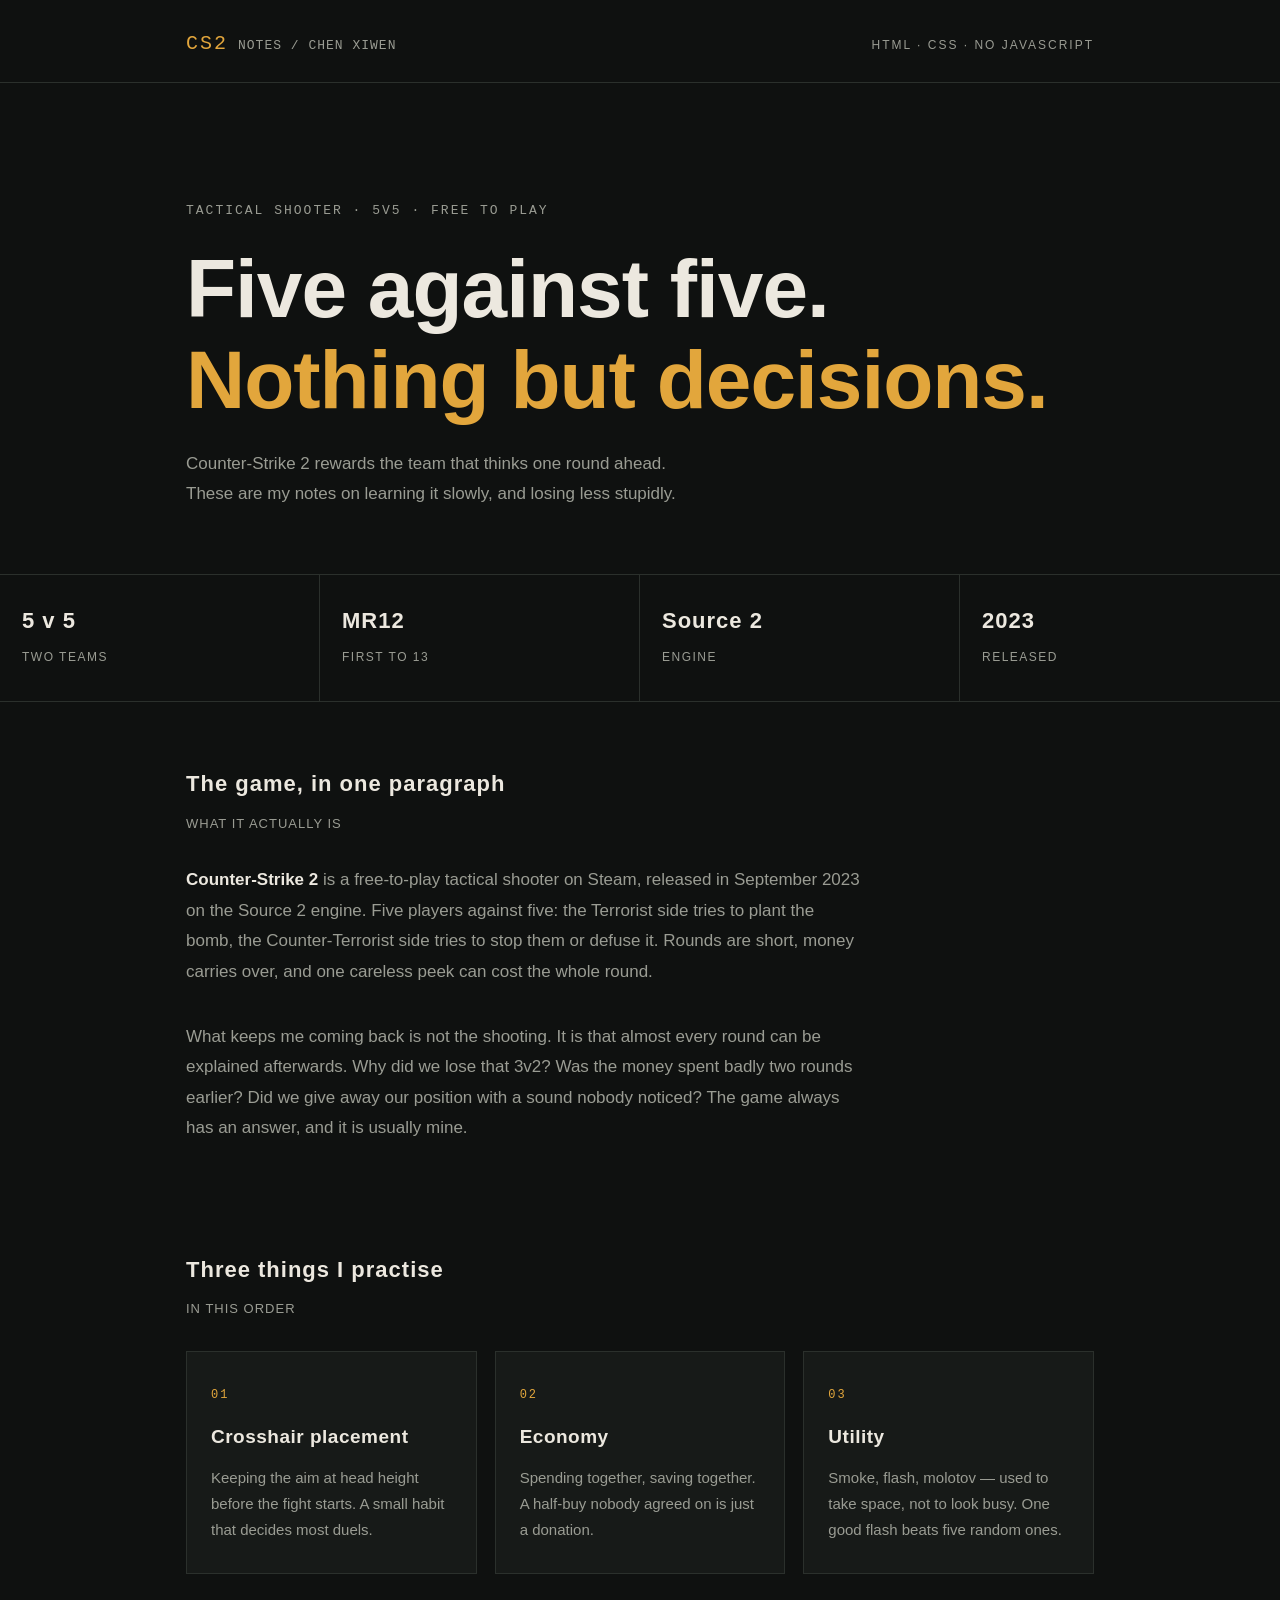
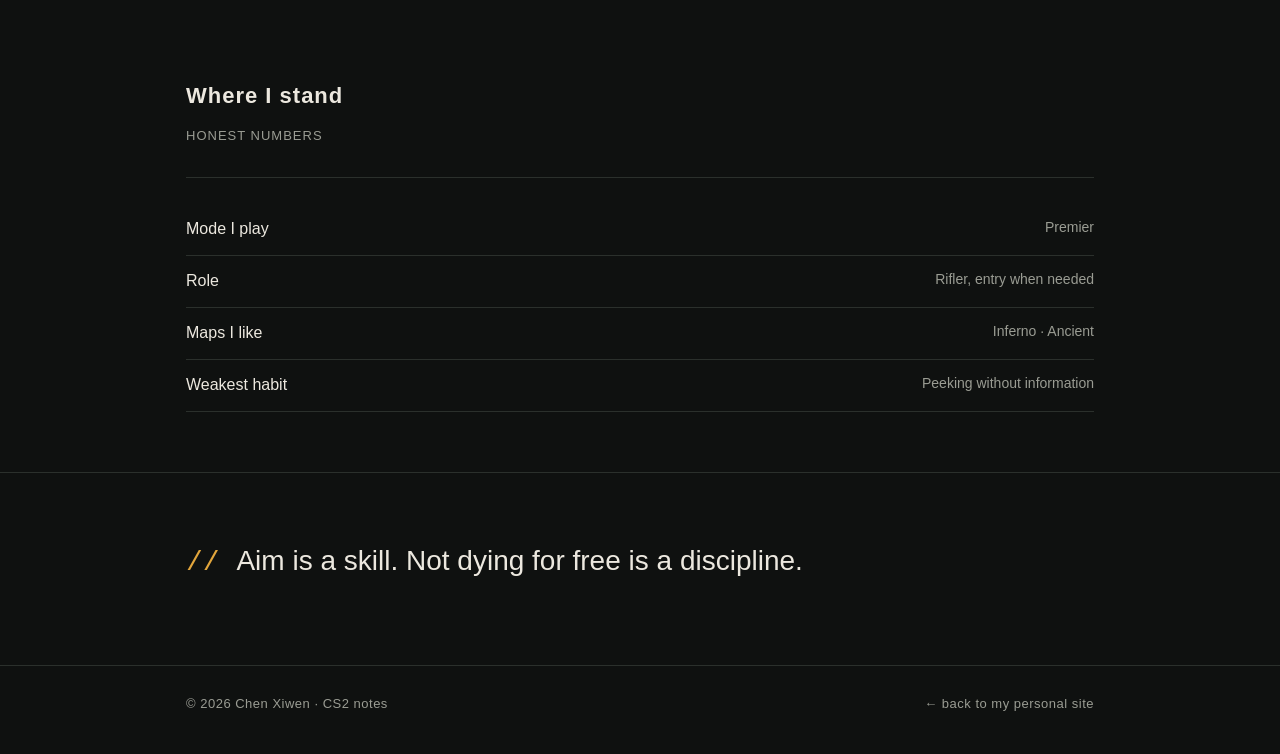
==== index.html @ 8ecb9935 "Add files via upload" ====
<!DOCTYPE html>
<html lang="en">
<head>
  <meta charset="UTF-8">
  <meta name="viewport" content="width=device-width, initial-scale=1.0">
  <title>Counter-Strike 2 · Notes by Chen Xiwen</title>
  <link rel="stylesheet" href="style.css">
</head>
<body>
  <header class="top">
    <div class="wrap">
      <p class="logo">CS2<span>NOTES / CHEN XIWEN</span></p>
      <p class="tag">HTML · CSS · NO JAVASCRIPT</p>
    </div>
  </header>

  <main>
    <section class="hero">
      <div class="wrap">
        <p class="kicker">TACTICAL SHOOTER · 5V5 · FREE TO PLAY</p>
        <h1>Five against five.<br><em>Nothing but decisions.</em></h1>
        <p>
          Counter-Strike 2 rewards the team that thinks one round ahead.
          These are my notes on learning it slowly, and losing less stupidly.
        </p>
      </div>
    </section>

    <div class="stats">
      <div class="stat"><b>5 v 5</b><span>Two teams</span></div>
      <div class="stat"><b>MR12</b><span>First to 13</span></div>
      <div class="stat"><b>Source 2</b><span>Engine</span></div>
      <div class="stat"><b>2023</b><span>Released</span></div>
    </div>

    <section class="section">
      <div class="wrap">
        <h2>The game, in one paragraph</h2>
        <p class="sub">WHAT IT ACTUALLY IS</p>
        <p class="lead">
          <strong>Counter-Strike 2</strong> is a free-to-play tactical shooter on Steam, released in
          September 2023 on the Source 2 engine. Five players against five: the Terrorist side tries
          to plant the bomb, the Counter-Terrorist side tries to stop them or defuse it. Rounds are
          short, money carries over, and one careless peek can cost the whole round.
        </p>
        <p class="lead">
          What keeps me coming back is not the shooting. It is that almost every round can be explained
          afterwards. Why did we lose that 3v2? Was the money spent badly two rounds earlier? Did we give
          away our position with a sound nobody noticed? The game always has an answer, and it is usually mine.
        </p>
      </div>
    </section>

    <section class="section">
      <div class="wrap">
        <h2>Three things I practise</h2>
        <p class="sub">IN THIS ORDER</p>
        <div class="cards">
          <div class="card">
            <i>01</i>
            <h3>Crosshair placement</h3>
            <p>Keeping the aim at head height before the fight starts. A small habit that decides most duels.</p>
          </div>
          <div class="card">
            <i>02</i>
            <h3>Economy</h3>
            <p>Spending together, saving together. A half-buy nobody agreed on is just a donation.</p>
          </div>
          <div class="card">
            <i>03</i>
            <h3>Utility</h3>
            <p>Smoke, flash, molotov — used to take space, not to look busy. One good flash beats five random ones.</p>
          </div>
        </div>
      </div>
    </section>

    <section class="section">
      <div class="wrap">
        <h2>Where I stand</h2>
        <p class="sub">HONEST NUMBERS</p>
        <div class="list-block">
          <ul>
            <li>Mode I play <span>Premier</span></li>
            <li>Role <span>Rifler, entry when needed</span></li>
            <li>Maps I like <span>Inferno · Ancient</span></li>
            <li>Weakest habit <span>Peeking without information</span></li>
          </ul>
        </div>
      </div>
    </section>

    <section class="quote">
      <div class="wrap">
        <p>Aim is a skill. Not dying for free is a discipline.</p>
      </div>
    </section>
  </main>

  <footer>
    <div class="wrap">
      <span>© 2026 Chen Xiwen · CS2 notes</span>
      <a href="https://chenceven.github.io/">← back to my personal site</a>
    </div>
  </footer>
</body>
</html>
---- style.css ----
/* ===== CS2 站点样式：深色、克制、无 JS ===== */
:root {
  --bg: #0f1110;
  --bg-soft: #171a18;
  --line: #2b302c;
  --text: #ece8df;
  --muted: #9a9c93;
  --amber: #e2a63c;
  --green: #79b48a;
}

* {
  margin: 0;
  padding: 0;
  box-sizing: border-box;
}

body {
  background: var(--bg);
  color: var(--text);
  font-family: -apple-system, "Segoe UI", "PingFang SC", "Microsoft YaHei", sans-serif;
  font-size: 17px;
  line-height: 1.8;
  -webkit-font-smoothing: antialiased;
}

a {
  color: inherit;
  text-decoration: none;
}

.wrap {
  max-width: 960px;
  margin: 0 auto;
  padding: 0 26px;
}

/* 页头 */
.top {
  border-bottom: 1px solid var(--line);
}

.top .wrap {
  display: flex;
  align-items: baseline;
  justify-content: space-between;
  gap: 16px;
  padding-top: 26px;
  padding-bottom: 20px;
}

.logo {
  font-family: "SFMono-Regular", Consolas, "Courier New", monospace;
  font-size: 20px;
  letter-spacing: 2px;
  color: var(--amber);
}

.logo span {
  color: var(--muted);
  font-size: 13px;
  letter-spacing: 1px;
  margin-left: 10px;
}

.top .tag {
  font-size: 12px;
  letter-spacing: 2px;
  color: var(--muted);
}

/* 主视觉 */
.hero {
  padding: 92px 0 64px;
  border-bottom: 1px solid var(--line);
}

.kicker {
  font-family: Consolas, "Courier New", monospace;
  font-size: 13px;
  letter-spacing: 2px;
  color: var(--green);
}

.hero h1 {
  margin-top: 22px;
  font-size: clamp(42px, 8vw, 82px);
  line-height: 1.1;
  letter-spacing: -1px;
  font-weight: 800;
}

.hero h1 em {
  font-style: normal;
  color: var(--amber);
}

.hero p {
  margin-top: 24px;
  max-width: 30em;
  color: var(--muted);
}

/* 数据条 */
.stats {
  display: grid;
  grid-template-columns: repeat(4, 1fr);
  border-bottom: 1px solid var(--line);
}

.stat {
  padding: 26px 22px 30px;
  border-right: 1px solid var(--line);
}

.stat:last-child {
  border-right: none;
}

.stat b {
  display: block;
  font-size: 22px;
  letter-spacing: 1px;
  color: var(--text);
}

.stat span {
  font-size: 12px;
  letter-spacing: 1.5px;
  color: var(--muted);
  text-transform: uppercase;
}

/* 章节 */
.section {
  padding: 62px 0 10px;
}

.section h2 {
  font-size: 22px;
  letter-spacing: 1px;
  margin-bottom: 8px;
}

.section .sub {
  font-size: 13px;
  color: var(--muted);
  letter-spacing: 1px;
  margin-bottom: 30px;
}

.lead {
  color: var(--muted);
  max-width: 40em;
  margin-bottom: 34px;
}

.lead strong {
  color: var(--text);
}

/* 卡片 */
.cards {
  display: grid;
  grid-template-columns: repeat(3, 1fr);
  gap: 18px;
  margin-bottom: 30px;
}

.card {
  background: var(--bg-soft);
  border: 1px solid var(--line);
  padding: 26px 24px 30px;
}

.card i {
  font-family: Consolas, monospace;
  font-style: normal;
  font-size: 12px;
  letter-spacing: 2px;
  color: var(--amber);
}

.card h3 {
  font-size: 19px;
  margin: 12px 0 10px;
  letter-spacing: 0.5px;
}

.card p {
  font-size: 15px;
  color: var(--muted);
  line-height: 1.75;
}

/* 列表段 */
.list-block {
  border-top: 1px solid var(--line);
  padding-top: 26px;
}

.list-block ul {
  list-style: none;
  font-size: 16px;
}

.list-block li {
  padding: 11px 0;
  border-bottom: 1px solid var(--line);
  display: flex;
  justify-content: space-between;
  gap: 18px;
}

.list-block li span {
  color: var(--muted);
  font-size: 14px;
}

/* 引用 */
.quote {
  padding: 66px 0 80px;
  border-top: 1px solid var(--line);
  margin-top: 50px;
}

.quote p {
  font-size: clamp(20px, 3vw, 28px);
  line-height: 1.6;
  max-width: 26em;
}

.quote p::before {
  content: "// ";
  color: var(--amber);
  font-family: Consolas, monospace;
}

/* 页脚 */
footer {
  border-top: 1px solid var(--line);
  padding: 26px 0 40px;
  font-size: 13px;
  color: var(--muted);
  letter-spacing: 0.5px;
}

footer .wrap {
  display: flex;
  justify-content: space-between;
  flex-wrap: wrap;
  gap: 10px;
}

footer a:hover {
  color: var(--amber);
}

/* 响应式 */
@media (max-width: 760px) {
  .cards {
    grid-template-columns: 1fr;
  }

  .stats {
    grid-template-columns: repeat(2, 1fr);
  }

  .stat {
    border-bottom: 1px solid var(--line);
  }

  .hero {
    padding: 64px 0 48px;
  }

  .top .tag {
    display: none;
  }
}
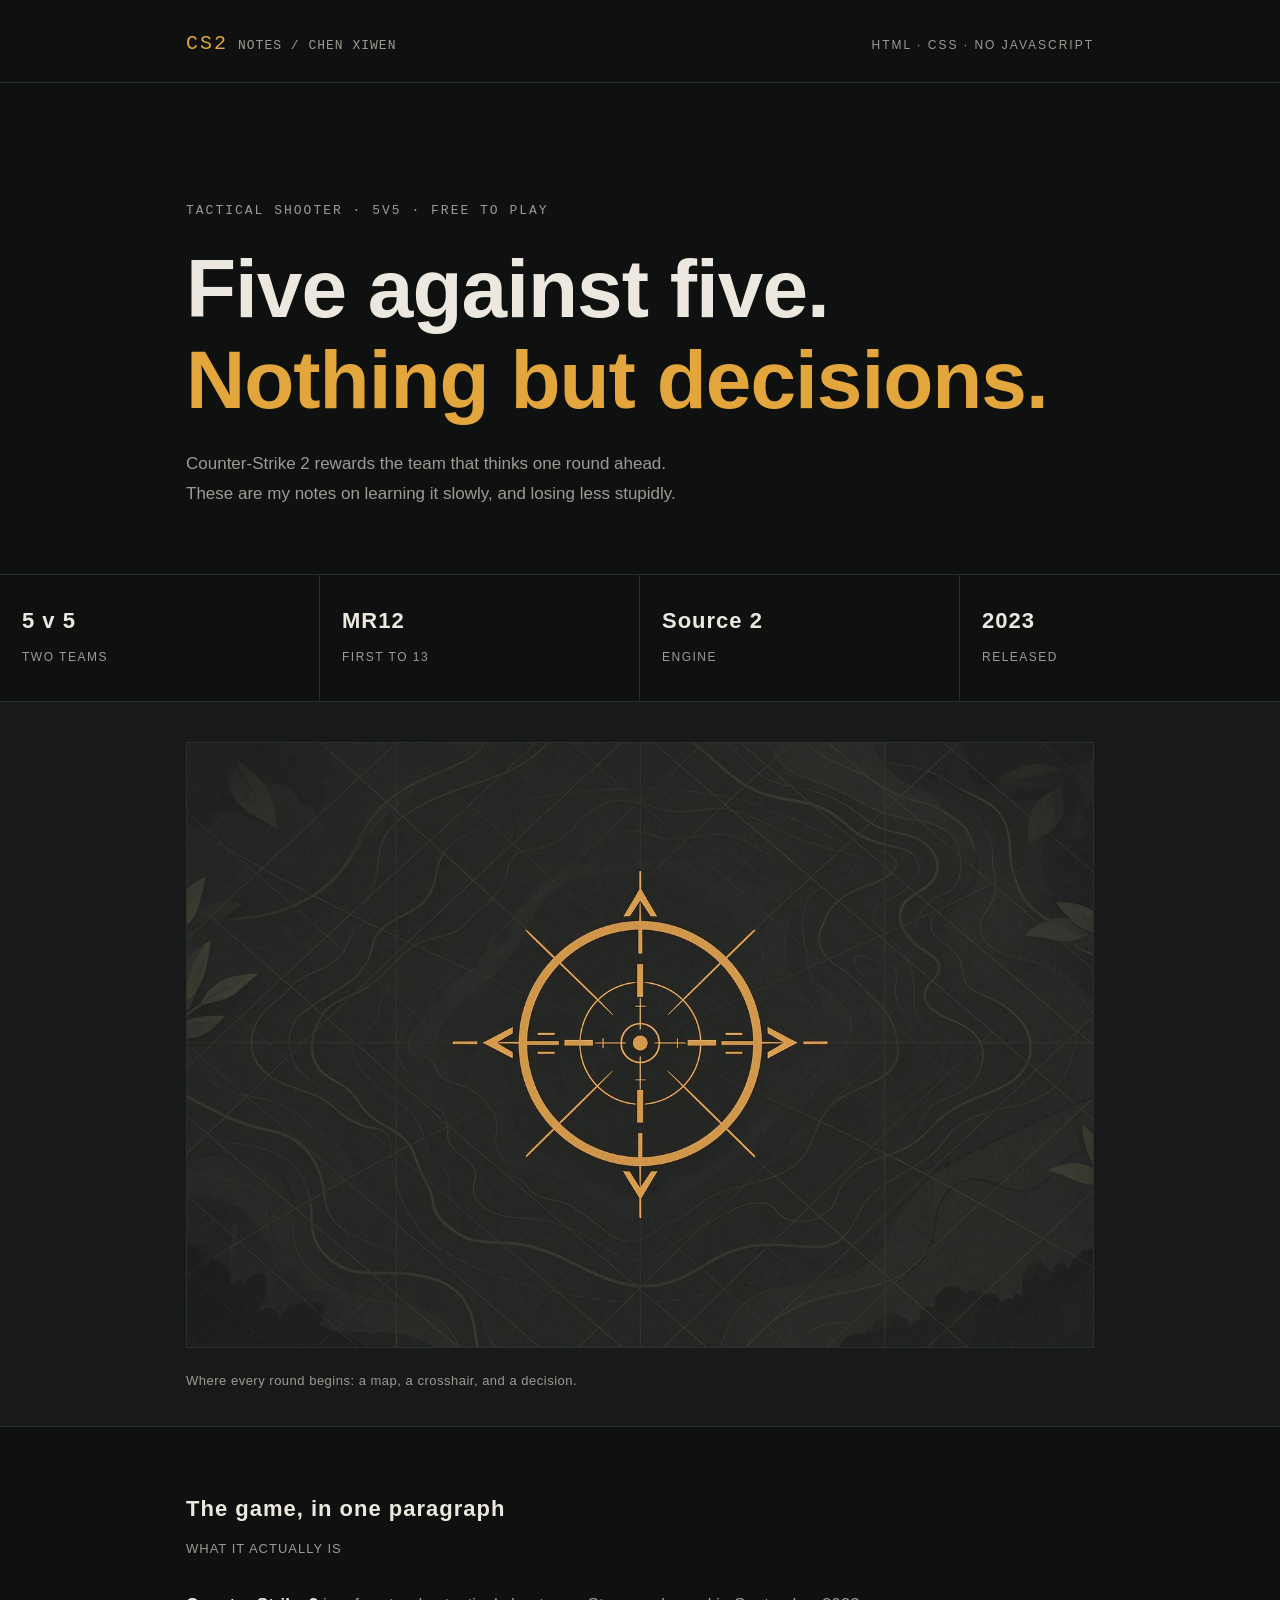
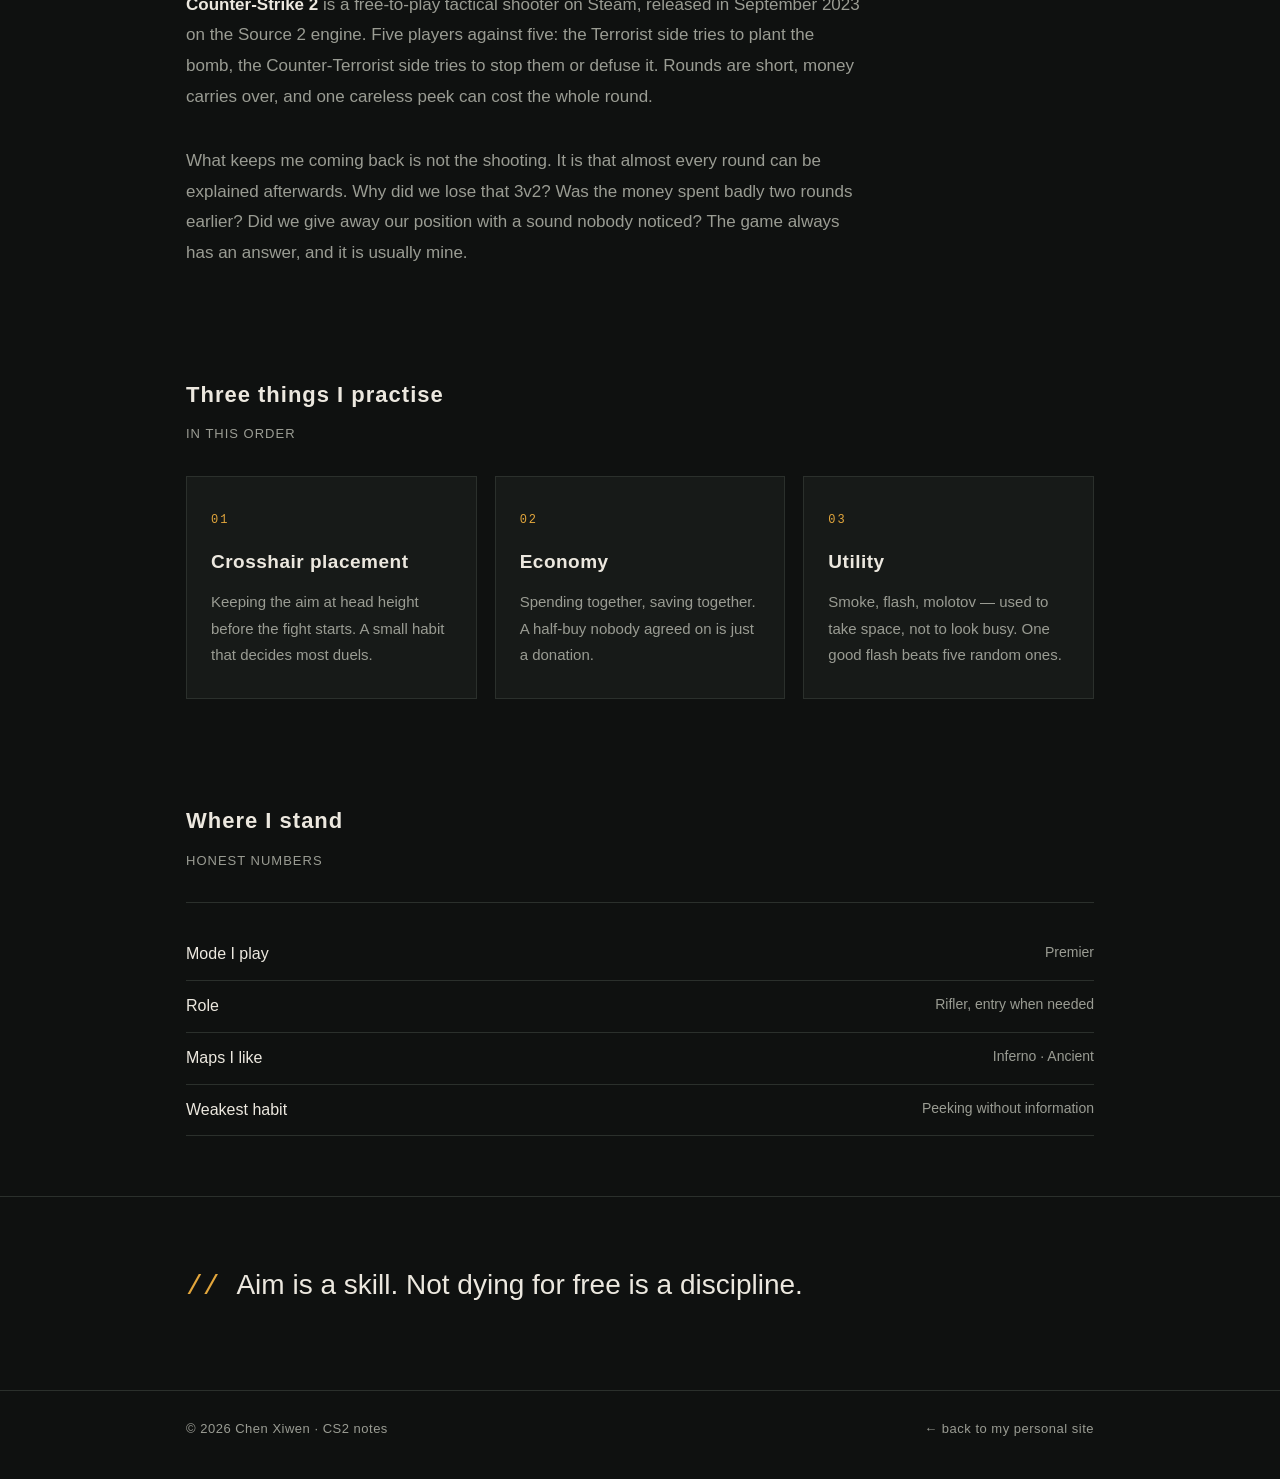
==== commit f37414d5: "Add files via upload" ====
--- a/index.html
+++ b/index.html
@@ -3,6 +3,7 @@
 <head>
   <meta charset="UTF-8">
   <meta name="viewport" content="width=device-width, initial-scale=1.0">
+  <meta name="description" content="Counter-Strike 2 notes by Chen Xiwen: what the game is, three skills being practised (crosshair placement, economy, utility) and an honest look at where he stands.">
   <title>Counter-Strike 2 · Notes by Chen Xiwen</title>
   <link rel="stylesheet" href="style.css">
 </head>
@@ -32,6 +33,13 @@
       <div class="stat"><b>Source 2</b><span>Engine</span></div>
       <div class="stat"><b>2023</b><span>Released</span></div>
     </div>
+
+    <figure class="media">
+      <div class="wrap">
+        <img src="tactical.jpg" alt="A dark illustration of a tactical map grid with a single amber crosshair drawn in the centre">
+        <figcaption>Where every round begins: a map, a crosshair, and a decision.</figcaption>
+      </div>
+    </figure>
 
     <section class="section">
       <div class="wrap">
--- a/style.css
+++ b/style.css
@@ -278,3 +278,53 @@
     display: none;
   }
 }
+
+/* ===== 图片与无障碍 ===== */
+.skip {
+  position: absolute;
+  left: -9999px;
+  top: 0;
+  padding: 10px 18px;
+  background: var(--amber);
+  color: var(--bg);
+  font-size: 14px;
+  z-index: 20;
+}
+
+.skip:focus {
+  left: 16px;
+  top: 16px;
+}
+
+a:focus-visible,
+button:focus-visible,
+input:focus-visible {
+  outline: 2px solid var(--amber);
+  outline-offset: 3px;
+}
+
+.media {
+  margin: 0;
+  border-bottom: 1px solid var(--line);
+  background: var(--bg-soft);
+}
+
+.media img {
+  width: 100%;
+  height: auto;
+  border: 1px solid var(--line);
+  margin-top: 40px;
+}
+
+.media figcaption {
+  padding: 10px 0 34px;
+  font-size: 13px;
+  letter-spacing: 0.5px;
+  color: var(--muted);
+}
+
+@media (max-width: 760px) {
+  .media img {
+    margin-top: 26px;
+  }
+}
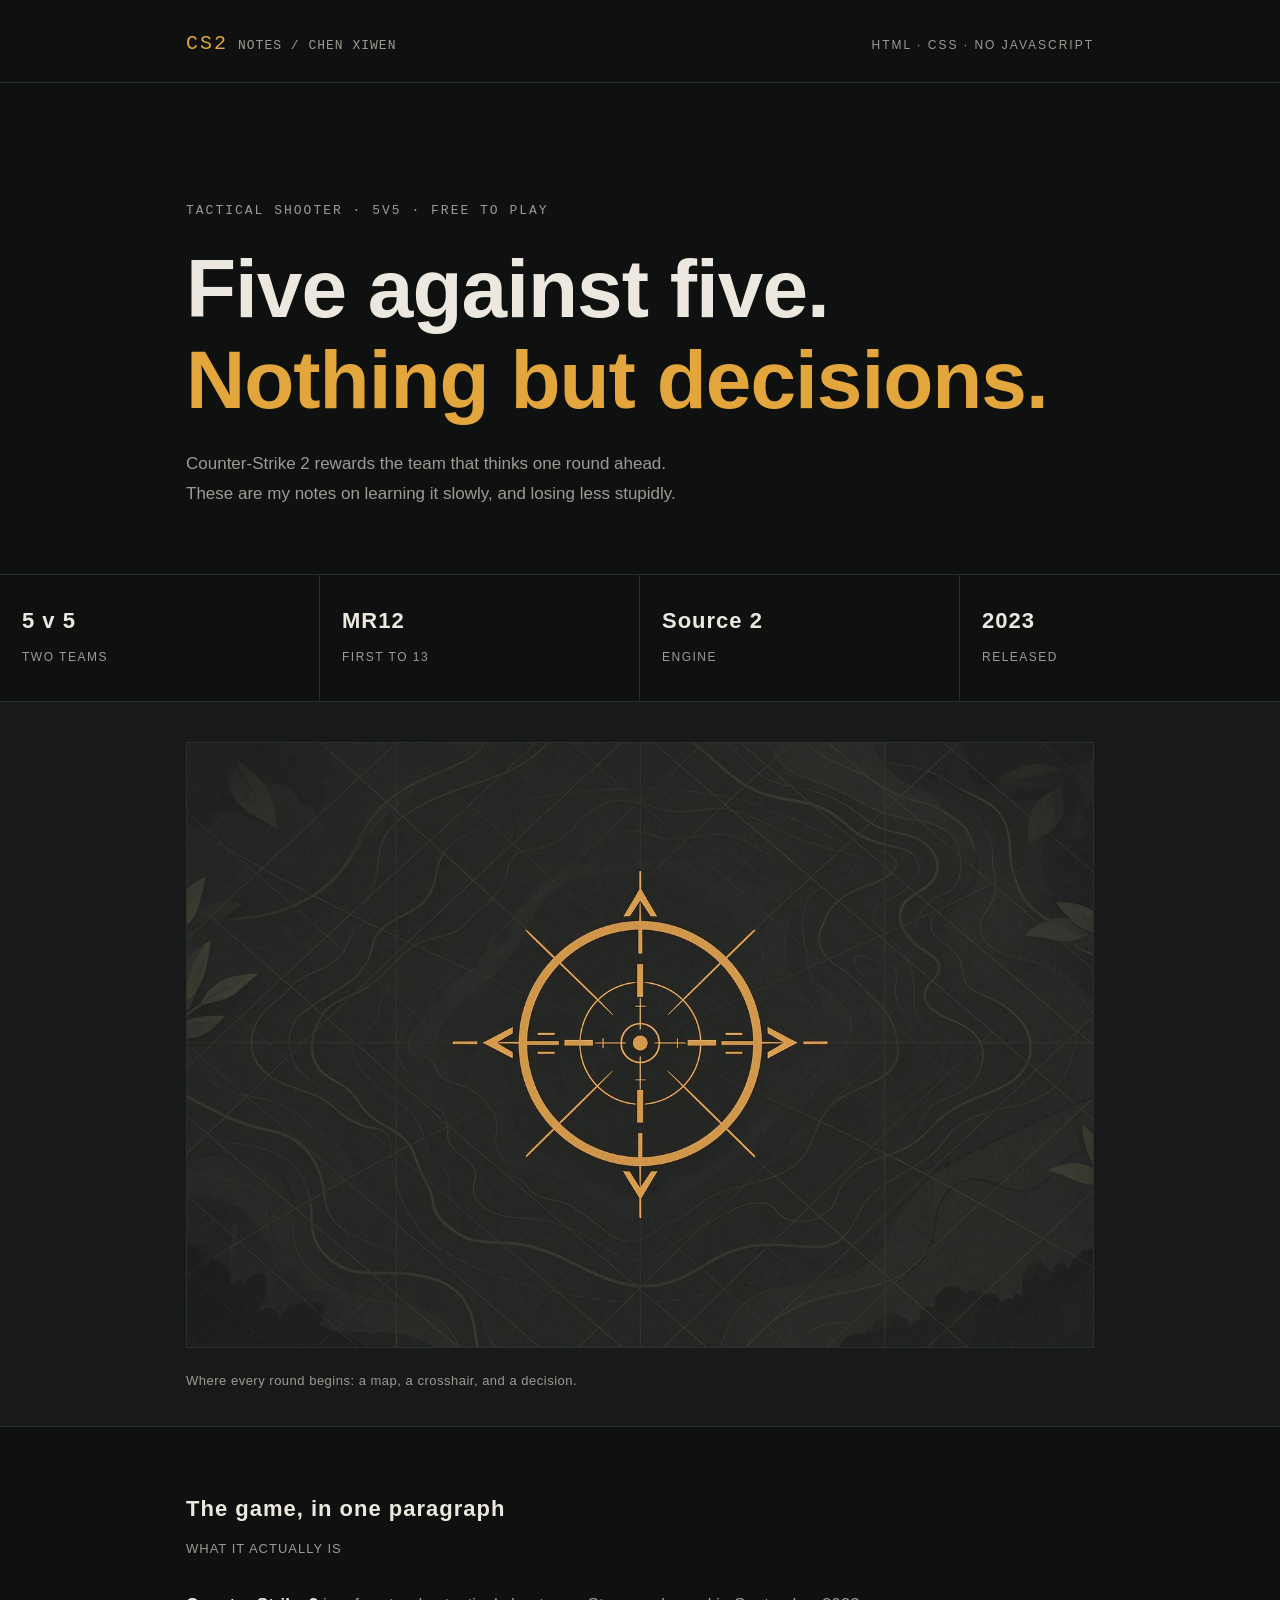
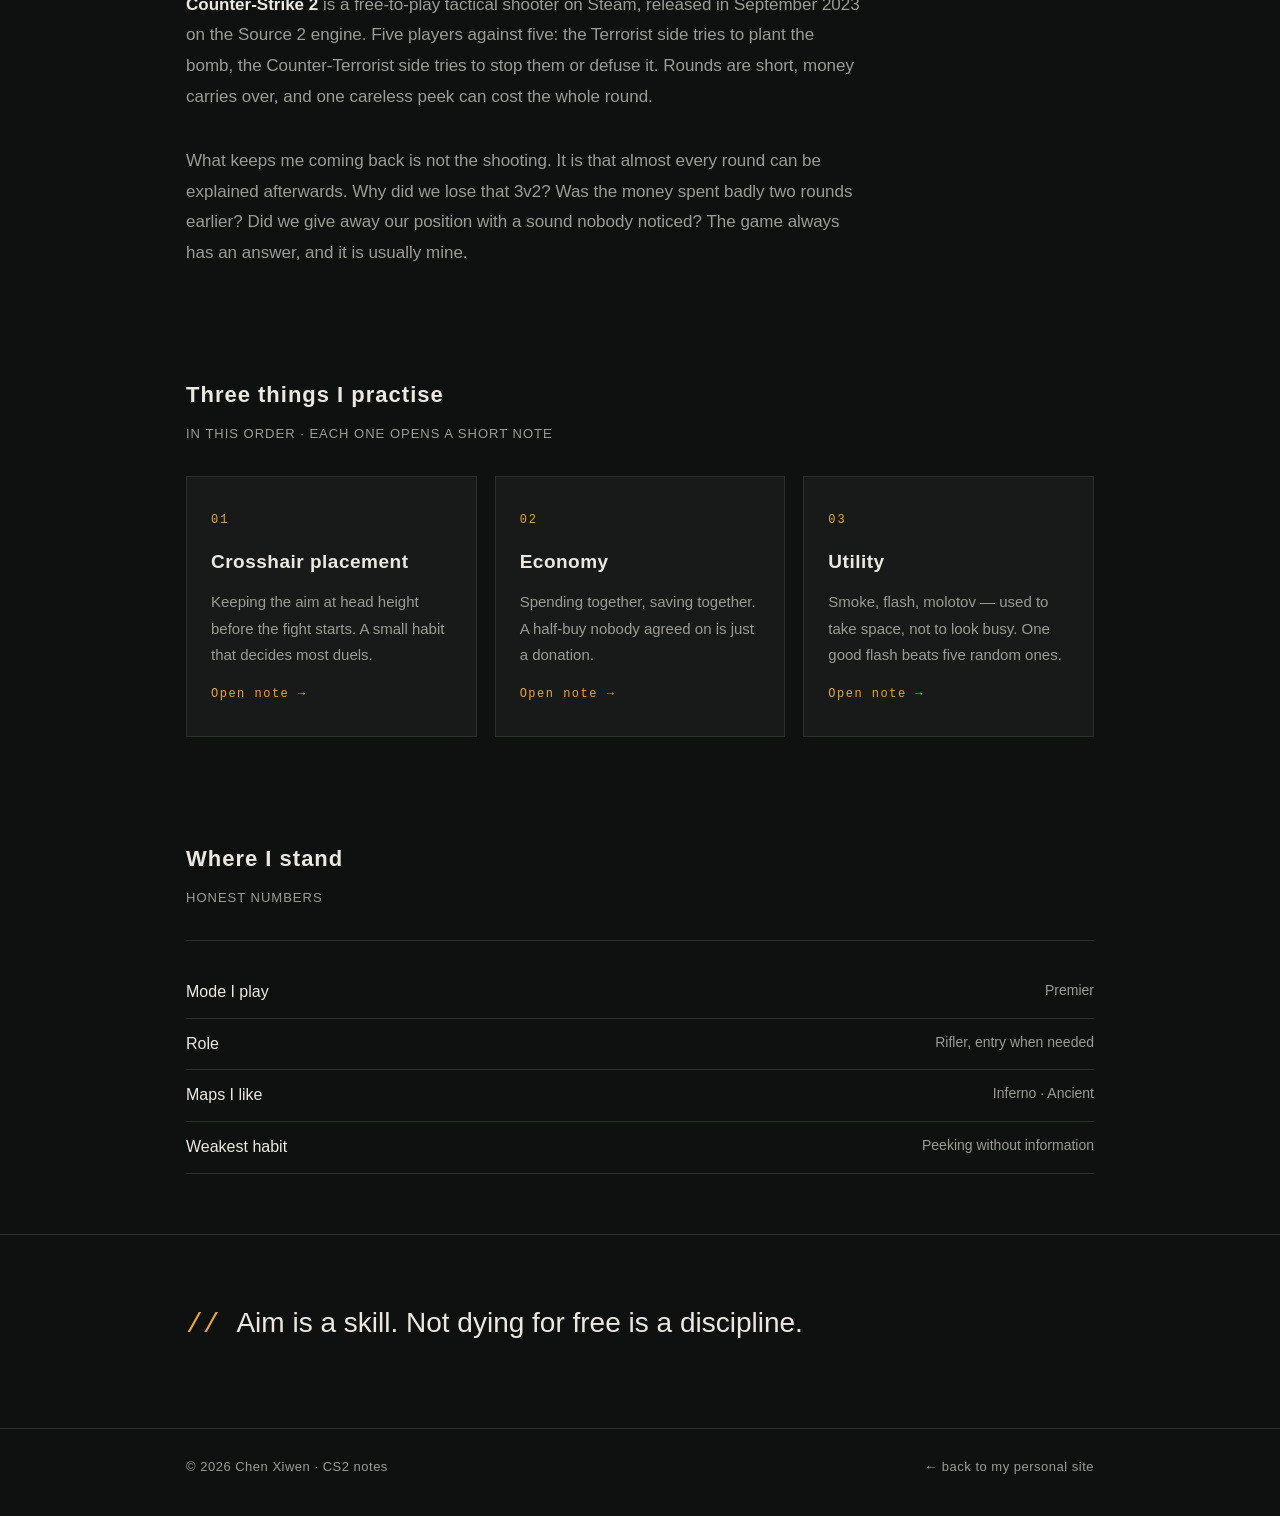
==== commit 3f22cde0: "Add files via upload" ====
--- a/index.html
+++ b/index.html
@@ -8,6 +8,8 @@
   <link rel="stylesheet" href="style.css">
 </head>
 <body>
+  <a class="skip" href="#main">Skip to content</a>
+
   <header class="top">
     <div class="wrap">
       <p class="logo">CS2<span>NOTES / CHEN XIWEN</span></p>
@@ -15,7 +17,7 @@
     </div>
   </header>
 
-  <main>
+  <main id="main">
     <section class="hero">
       <div class="wrap">
         <p class="kicker">TACTICAL SHOOTER · 5V5 · FREE TO PLAY</p>
@@ -62,23 +64,26 @@
     <section class="section">
       <div class="wrap">
         <h2>Three things I practise</h2>
-        <p class="sub">IN THIS ORDER</p>
+        <p class="sub">IN THIS ORDER · EACH ONE OPENS A SHORT NOTE</p>
         <div class="cards">
-          <div class="card">
+          <a class="card" href="crosshair.html">
             <i>01</i>
             <h3>Crosshair placement</h3>
             <p>Keeping the aim at head height before the fight starts. A small habit that decides most duels.</p>
-          </div>
-          <div class="card">
+            <span class="more">Open note →</span>
+          </a>
+          <a class="card" href="economy.html">
             <i>02</i>
             <h3>Economy</h3>
             <p>Spending together, saving together. A half-buy nobody agreed on is just a donation.</p>
-          </div>
-          <div class="card">
+            <span class="more">Open note →</span>
+          </a>
+          <a class="card" href="utility.html">
             <i>03</i>
             <h3>Utility</h3>
             <p>Smoke, flash, molotov — used to take space, not to look busy. One good flash beats five random ones.</p>
-          </div>
+            <span class="more">Open note →</span>
+          </a>
         </div>
       </div>
     </section>
--- a/style.css
+++ b/style.css
@@ -328,3 +328,66 @@
     margin-top: 26px;
   }
 }
+
+/* ===== 子页面：练习笔记 ===== */
+.crumbs {
+  border-bottom: 1px solid var(--line);
+}
+
+.crumbs .wrap {
+  display: flex;
+  justify-content: space-between;
+  flex-wrap: wrap;
+  gap: 12px;
+  padding-top: 16px;
+  padding-bottom: 16px;
+  font-size: 13px;
+  letter-spacing: 1px;
+  color: var(--muted);
+}
+
+.crumbs a {
+  color: var(--amber);
+}
+
+.crumbs a:hover {
+  text-decoration: underline;
+  text-underline-offset: 4px;
+}
+
+.hero.small {
+  padding: 64px 0 48px;
+}
+
+.hero.small h1 {
+  font-size: clamp(34px, 6vw, 60px);
+}
+
+.hero.small p {
+  margin-top: 18px;
+}
+
+/* 卡片现在整块可点 */
+.card {
+  transition: border-color 0.2s ease, background 0.2s ease;
+}
+
+.card:hover {
+  border-color: var(--amber);
+  background: #1c2020;
+}
+
+.card .more {
+  display: block;
+  margin-top: 16px;
+  font-family: Consolas, "Courier New", monospace;
+  font-size: 12px;
+  letter-spacing: 1.5px;
+  color: var(--amber);
+}
+
+a:focus-visible .card,
+.card:focus-visible {
+  outline: 2px solid var(--amber);
+  outline-offset: 3px;
+}
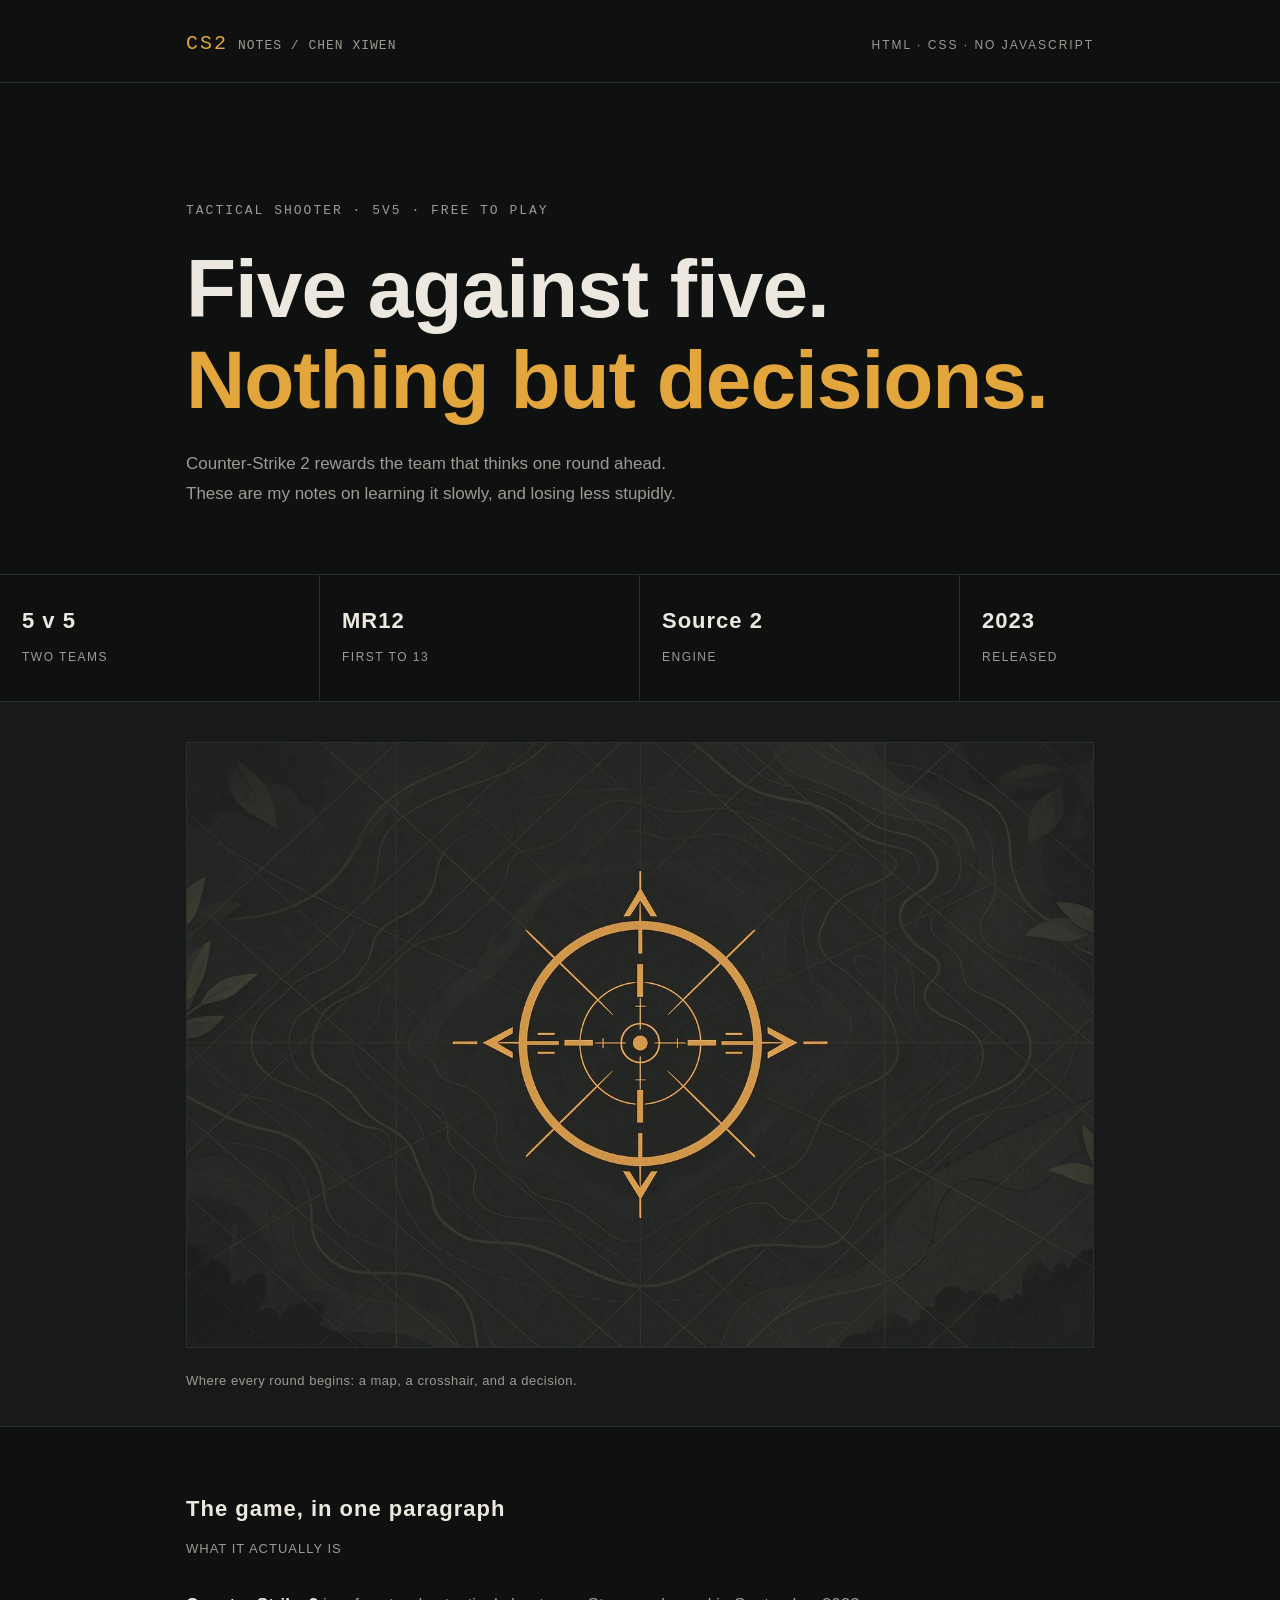
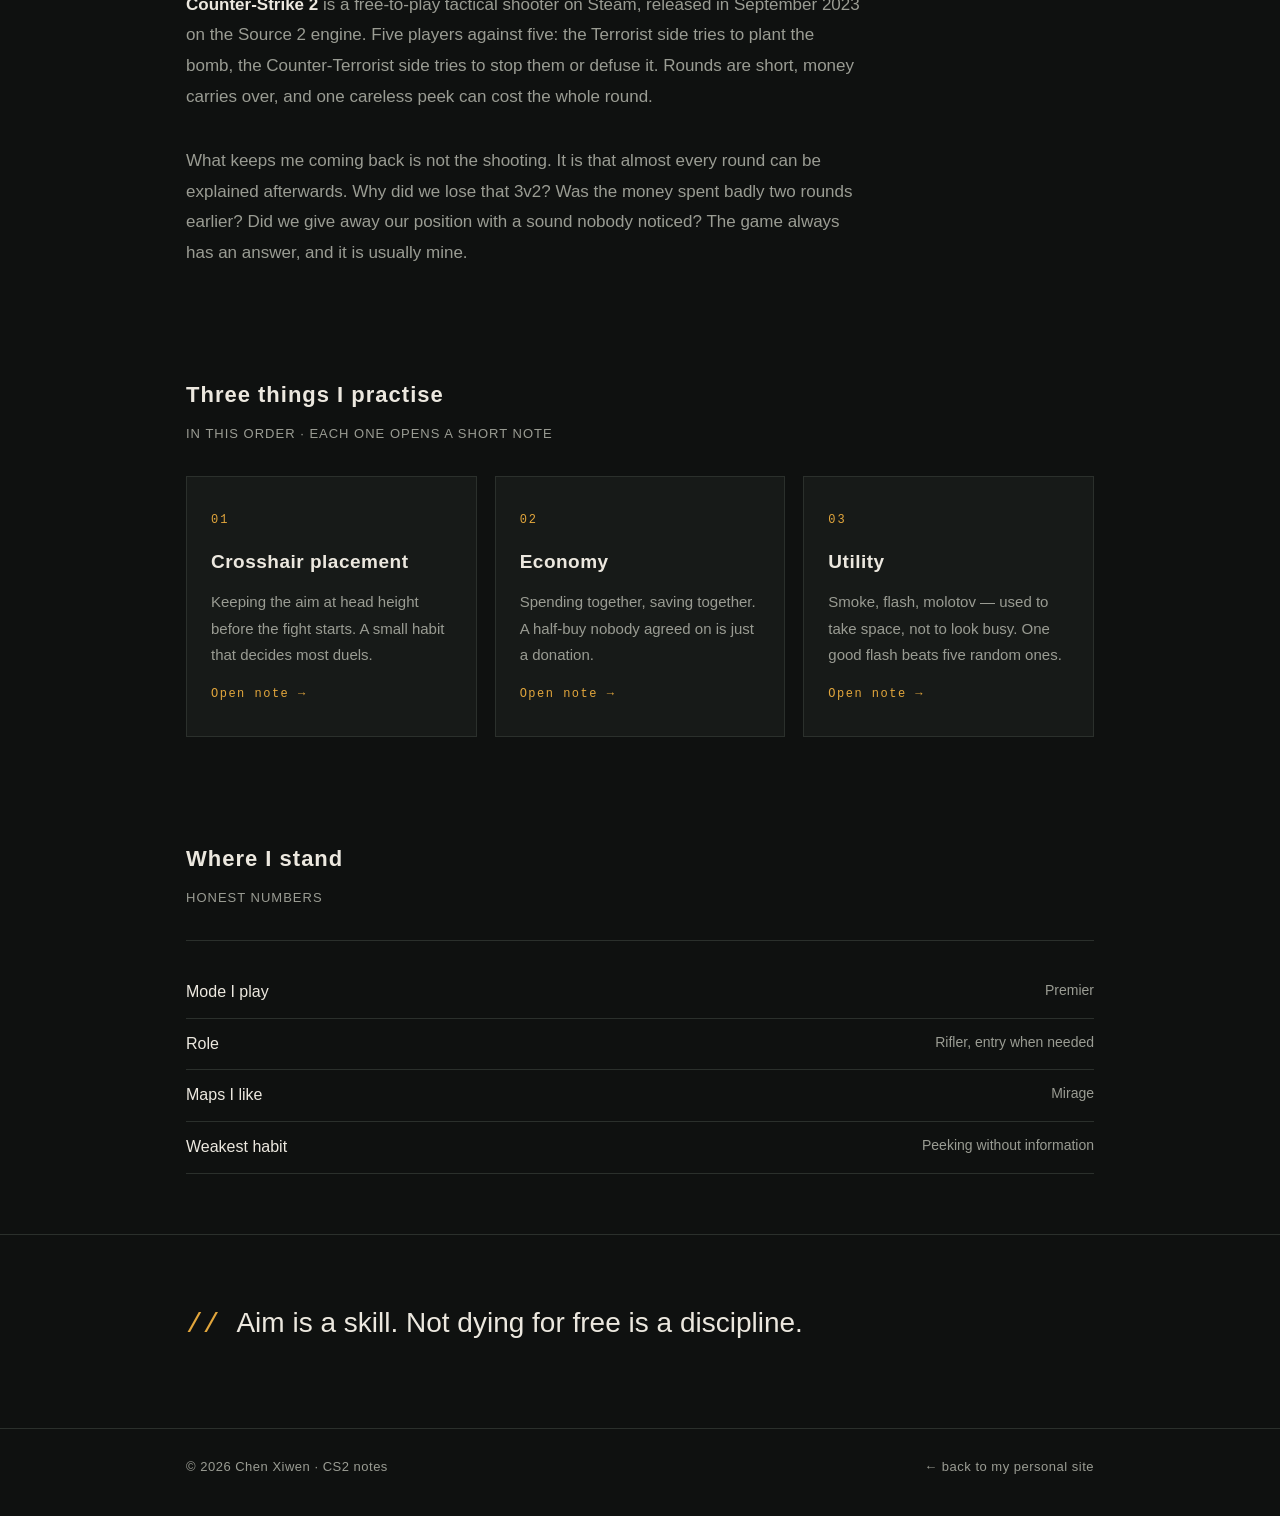
==== commit 200fb2ba: "Add files via upload" ====
--- a/index.html
+++ b/index.html
@@ -96,7 +96,7 @@
           <ul>
             <li>Mode I play <span>Premier</span></li>
             <li>Role <span>Rifler, entry when needed</span></li>
-            <li>Maps I like <span>Inferno · Ancient</span></li>
+            <li>Maps I like <span>Mirage</span></li>
             <li>Weakest habit <span>Peeking without information</span></li>
           </ul>
         </div>
